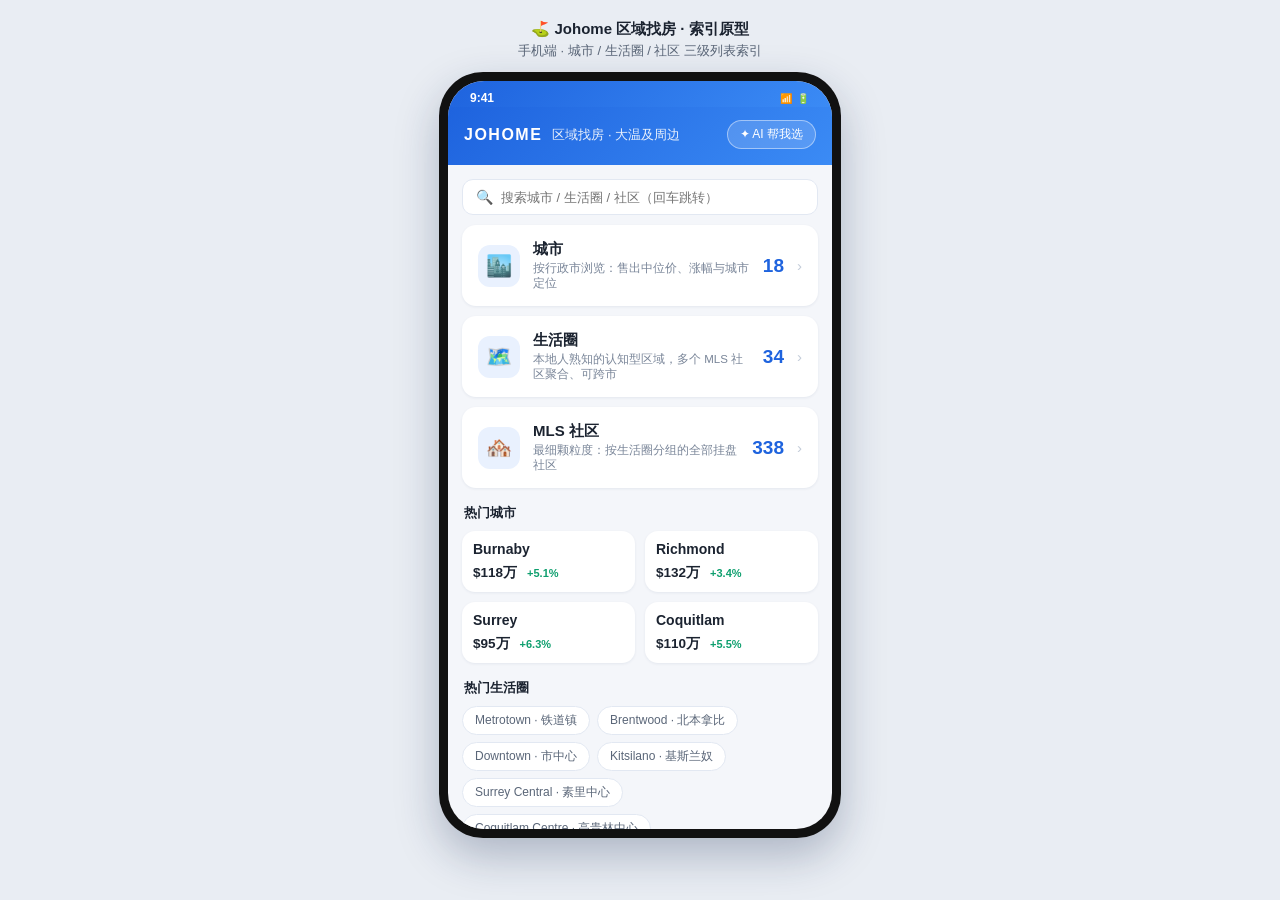
==== index.html @ 7065c2be "卡片改为原型同款样式：淡化底图 + 类型胶囊 + 双指标块 + 近一年涨幅；三页共用 bigCard 组件；历史行空态保留并给提示 Co-Authored-By: Claude Fable 5 <no" ====
<!doctype html>
<html lang="zh">
<head>
<meta charset="utf-8"/>
<meta name="viewport" content="width=device-width,initial-scale=1"/>
<title>Johome 区域找房 · 大温及周边</title>
<link rel="stylesheet" href="style.css?v=20260827s"/>
</head>
<body>
<div class="cap"><b>⛳ Johome 区域找房 · 索引原型</b>手机端 · 城市 / 生活圈 / 社区 三级列表索引</div>
<div class="ph"><div class="scr"><div class="sb"><span>9:41</span><span class="ri">📶 🔋</span></div><div class="app">
<div class="hdr"><div class="bar"><div class="logo">JOHOME</div><div class="ttl" style="font-weight:400;font-size:13px;opacity:.9">区域找房 · 大温及周边</div><a class="aiBtn" href="https://wenlong621.github.io/johome-ai-prototype/" target="_blank">✦ AI 帮我选</a></div></div>
<div class="wrap">
  <div class="search"><span class="ic">🔍</span><input id="q" placeholder="搜索城市 / 生活圈 / 社区（回车跳转）"/></div>
  <div id="entries"></div>
  <div class="sec">热门城市</div>
  <div class="grid" id="hotCities"></div>
  <div class="sec">热门生活圈</div>
  <div class="chips" id="hotZones" style="flex-wrap:wrap"></div>
  <div class="cta" onclick="window.open(JHU.PROTO,'_blank')"><div style="font-size:22px">✦</div><div style="flex:1"><b>不知道从哪开始？让 AI 帮你选</b><p>买房 · 选区 · 投资，多轮问诊帮你把需求想清楚</p></div><span style="font-size:16px">›</span></div>
  <div class="foot">城市 → 生活圈 → MLS 社区 三级索引 · 数据为原型示意（与 Buying AI 原型同源同口径）<br/>图片来自 Wikimedia Commons</div>
</div>
</div></div></div>
<script src="data.js?v=20260827s"></script>
<script src="shared.js?v=20260827s"></script>
<script>
(function(){
  var U=window.JHU;
  var nbTot=0,zTot=0,k;for(k in JH.ZONES){zTot++;nbTot+=JH.ZONES[k].nbs.length;}
  var cTot=Object.keys(JH.CITYCARD).length;
  var E=[['cities.html','🏙️','城市','按行政市浏览：售出中位价、涨幅与城市定位',cTot],
         ['zones.html','🗺️','生活圈','本地人熟知的认知型区域，多个 MLS 社区聚合、可跨市',zTot],
         ['communities.html','🏘️','MLS 社区','最细颗粒度：按生活圈分组的全部挂盘社区',nbTot]];
  document.getElementById('entries').innerHTML=E.map(function(e){
    return '<div class="entry" onclick="location.href=&quot;'+e[0]+'&quot;"><div class="ei">'+e[1]+'</div><div class="et"><b>'+e[2]+'</b><p>'+e[3]+'</p></div><div class="en">'+e[4]+'</div><span class="ar">›</span></div>';
  }).join('');
  var HOT=['Burnaby','Richmond','Surrey','Coquitlam'];
  document.getElementById('hotCities').innerHTML=HOT.map(function(n){
    var a=JH.CITYCARD[n];
    return '<div class="card" onclick="JHU.open(&quot;city&quot;,&quot;'+n+'&quot;)">'+U.img(U.cityImg(n),80)+'<div class="cb"><div class="nm">'+n+'</div><div class="stats"><span class="v">'+a[2]+'</span><span class="g">'+a[4]+'</span></div></div></div>';
  }).join('');
  var HZ=['Metrotown','Brentwood','Downtown','Kitsilano','Surrey Central','Coquitlam Centre','South Surrey / White Rock','Kerrisdale / Dunbar','Richmond Centre (Brighouse)','Steveston'];
  document.getElementById('hotZones').innerHTML=HZ.filter(function(z){return JH.ZONES[z];}).map(function(z){
    var al=(JH.ZONES[z].alias||'').split('/')[0];
    return '<span class="chip" onclick="JHU.open(&quot;zone&quot;,&quot;'+U.esc(z)+'&quot;)">'+z+(al&&al!==z?' · '+al:'')+'</span>';
  }).join('');
  document.getElementById('q').onkeydown=function(e){if(e.key==='Enter'&&this.value.trim())location.href='communities.html?q='+encodeURIComponent(this.value.trim());};
})();
</script>
</body>
</html>
---- style.css ----
*{margin:0;padding:0;box-sizing:border-box}
body{font-family:-apple-system,BlinkMacSystemFont,'PingFang SC','Microsoft YaHei',sans-serif;background:#E9EDF3;color:#1B2330;font-size:14px;display:flex;flex-direction:column;align-items:center;padding:20px 12px 34px;min-height:100vh}
.cap{font-size:13px;color:#5A6678;margin-bottom:12px;text-align:center}
.cap b{font-size:15px;color:#1B2330;display:block;margin-bottom:3px}
.ph{width:402px;max-width:100%;background:#111;border-radius:44px;padding:9px;box-shadow:0 18px 44px rgba(20,40,80,.28)}
.scr{background:#F4F6FA;border-radius:36px;overflow:hidden;height:748px;max-height:calc(100vh - 110px);display:flex;flex-direction:column}
.sb{background:linear-gradient(135deg,#1E63DE,#3B8BF5);color:#fff;display:flex;justify-content:space-between;align-items:center;padding:10px 22px 2px;font-size:12px;font-weight:600}
.sb .ri{font-size:10px;letter-spacing:1px}
.app{flex:1;overflow-y:auto;-webkit-overflow-scrolling:touch;display:flex;flex-direction:column}
.app .hdr{position:sticky;top:0;z-index:10}
@media (max-width:460px){body{padding:0}.cap{display:none}.ph{width:100%;background:none;border-radius:0;padding:0;box-shadow:none}.scr{border-radius:0;height:100vh;max-height:100vh}.sb{display:none}}
a{text-decoration:none;color:inherit}
.hdr{background:linear-gradient(135deg,#1E63DE,#3B8BF5);color:#fff;padding:13px 16px 16px}
.hdr .bar{max-width:960px;margin:0 auto;display:flex;align-items:center;gap:10px}
.hdr .logo{font-weight:700;letter-spacing:1.5px;font-size:16px}
.hdr .ttl{font-size:15px;font-weight:600;flex:1}
.hdr .bk{font-size:18px;line-height:1;opacity:.9}
.aiBtn{background:rgba(255,255,255,.16);border:1px solid rgba(255,255,255,.45);color:#fff;border-radius:99px;padding:5px 12px;font-size:12px;white-space:nowrap}
.aiBtn:hover{background:rgba(255,255,255,.28)}
.wrap{width:100%;min-width:0;margin:0 auto;padding:14px 14px 46px}
.crumb{font-size:11.5px;color:#7A8699;margin:2px 2px 10px}
.crumb a{color:#1E63DE}
.search{display:flex;align-items:center;gap:8px;background:#fff;border:1px solid #E2E8F2;border-radius:11px;padding:9px 13px;margin-bottom:10px}
.search input{border:none;outline:none;flex:1;font-size:13px;background:transparent}
.search .ic{color:#9AA6B8;font-size:14px}
.chips{display:flex;gap:7px;overflow-x:auto;padding-bottom:4px;margin-bottom:10px;-webkit-overflow-scrolling:touch}
.chip{flex:none;border:1px solid #E2E8F2;background:#fff;color:#5A6678;border-radius:99px;padding:5px 12px;font-size:12px;cursor:pointer;white-space:nowrap}
.chip.on{border-color:#1E63DE;background:#E9F1FE;color:#1E63DE;font-weight:600}
#sort::before{content:'排序：';flex:none;align-self:center;font-size:11.5px;color:#7A8699;position:sticky;left:0;background:#F4F6FA;padding-right:2px;z-index:1}
.nrow{margin-bottom:9px}
.nlab{font-size:12px;font-weight:600;color:#3C4759;margin:0 2px 7px;display:flex;align-items:center}
.nclr{margin-left:auto;font-size:11px;font-weight:400;color:#9AA6B8;cursor:pointer}
.nclr:hover{color:#E4762A}
.hint{font-size:11px;color:#9AA6B8;padding:2px 2px 3px}
.nchips{display:flex;flex-wrap:nowrap;gap:7px;overflow-x:auto;padding-bottom:3px;-webkit-overflow-scrolling:touch;scrollbar-width:none}
.nchips::-webkit-scrollbar{height:0}
.nchip{flex:none;white-space:nowrap;border:1px solid #E2E8F2;background:#fff;color:#3C4759;border-radius:99px;padding:5px 12px;font-size:12px;cursor:pointer;line-height:1.3}
.nchip:hover{border-color:#1E63DE;color:#1E63DE}
#hot .nchip{border-color:#F5C089;background:#FFF7EE;color:#C05621}
#hot .nchip:hover{border-color:#E4762A;background:#E4762A;color:#fff}
.note{background:#EEF4FE;border:1px solid #DCE7F8;border-radius:10px;padding:9px 11px;font-size:11.5px;line-height:1.65;color:#4A5666;margin-bottom:10px}
.note b{color:#1E63DE;font-weight:600}
.note em{font-style:normal;color:#7A8699}
.note details{margin-top:6px}
.note summary{cursor:pointer;color:#1E63DE;font-size:11px;list-style:none;outline:none}
.note summary::-webkit-details-marker{display:none}
.note summary::after{content:' ▾'}
.note details[open] summary::after{content:' ▴'}
.note details em{display:block;margin-top:5px}
.divider{height:1px;background:#DDE4EE;margin:11px -14px 2px}
.sec{font-size:13px;font-weight:700;margin:16px 2px 9px;display:flex;align-items:baseline;gap:7px}
.sec .n{font-size:11px;color:#7A8699;font-weight:400}
.grid{display:grid;grid-template-columns:repeat(auto-fill,minmax(170px,1fr));gap:10px}
.gridZ{display:grid;grid-template-columns:repeat(auto-fill,minmax(250px,1fr));gap:10px}
.bcard{position:relative;background:#fff;border-radius:14px;overflow:hidden;box-shadow:0 1px 3px rgba(20,40,80,.09);cursor:pointer}
.bcard .bg{position:absolute;top:0;right:0;bottom:0;left:0;background-size:cover;background-position:center;opacity:.14}
.bcard .cb{position:relative;padding:11px 11px 12px}
.bcard .nm{font-size:14.5px;font-weight:600;line-height:1.25;color:#1B2330}
.bcard .sub2{font-size:12px;color:#4A5666;margin-top:1px;white-space:nowrap;overflow:hidden;text-overflow:ellipsis}
.bcard .kind{display:inline-block;background:#DCE9FB;color:#1E63DE;font-size:10.5px;border-radius:9px;padding:2px 10px;margin:6px 0 5px}
.bcard .tg{font-size:10.5px;color:#5A6678;line-height:1.45;height:30px;overflow:hidden}
.bcard .mets{display:grid;grid-template-columns:1fr 1fr;gap:6px;margin-top:2px}
.bcard .met{background:rgba(211,229,251,.72);border-radius:8px;padding:6px 7px}
.bcard .met .v{font-size:13px;font-weight:600;color:#1B2330;white-space:nowrap}
.bcard .met .l{font-size:9.5px;color:#5A6678;margin-top:1px;white-space:nowrap}
.bcard .gain{font-size:10.5px;color:#5A6678;margin-top:7px}
.bcard .gain b{color:#0E9F6E;font-weight:600}
.card{background:#fff;border-radius:13px;overflow:hidden;box-shadow:0 1px 3px rgba(20,40,80,.07);cursor:pointer;display:flex;flex-direction:column}
.card:hover{box-shadow:0 3px 10px rgba(20,40,80,.13)}
.card img{width:100%;height:92px;object-fit:cover;display:block;background:#DEE7F5}
.card .cb{padding:9px 11px 10px;flex:1;display:flex;flex-direction:column;gap:4px}
.card .nm{font-size:14px;font-weight:600;line-height:1.3}
.card .al{font-size:11px;color:#7A8699;font-weight:400}
.card .tg{font-size:11px;color:#5A6678;line-height:1.4}
.stats{display:flex;gap:10px;align-items:baseline;margin-top:2px}
.stats .v{font-size:13.5px;font-weight:700}
.stats .g{font-size:11px;color:#0E9F6E;font-weight:600}
.stats .m{font-size:10.5px;color:#9AA6B8}
.sub{display:flex;gap:6px;margin-top:6px;flex-wrap:wrap}
.sub a{font-size:11px;color:#1E63DE;background:#E9F1FE;border-radius:7px;padding:3px 8px}
.tags{display:flex;gap:5px;flex-wrap:wrap;margin-top:1px}
.tags span{font-size:10px;background:#F1F4F9;color:#5A6678;border-radius:6px;padding:2px 7px}
.gridN{display:grid;grid-template-columns:repeat(2,minmax(0,1fr));gap:9px}
.ccard img{height:74px}
.ccard .cb{padding:8px 10px 9px;gap:3px}
.ccard .nm{font-size:13px;line-height:1.25}
.ccard .al{font-size:10.5px}
.ccard .stats{margin-top:1px}
.ccard .stats .v{font-size:12.5px}
.ccard .sub a{cursor:default;background:#F1F4F9;color:#5A6678;font-size:10px;padding:2px 7px}
.ccard .tg{font-size:10.5px;line-height:1.4;display:-webkit-box;-webkit-line-clamp:2;-webkit-box-orient:vertical;overflow:hidden}
.ccard .tags{flex-wrap:nowrap;overflow:hidden}
.ccard .tags span{font-size:9.5px;padding:2px 6px;white-space:nowrap}
.ccard .tg{min-height:29px}
.ccard .stats{flex-wrap:wrap;gap:5px}
.ccard .stats .m{font-size:9.5px;width:100%}
.zhead{display:flex;align-items:center;gap:8px;background:#fff;border-radius:11px;padding:10px 12px;margin:14px 0 7px;box-shadow:0 1px 3px rgba(20,40,80,.06);cursor:pointer}
.zhead .zn{font-size:13.5px;font-weight:700;flex:1}
.zhead .zn small{font-weight:400;color:#7A8699;font-size:11px;margin-left:5px}
.zhead .zl{font-size:11px;color:#1E63DE}
.row{display:flex;align-items:center;gap:9px;background:#fff;border-radius:10px;padding:9px 12px;margin-bottom:6px;cursor:pointer}
.row:hover{box-shadow:0 2px 8px rgba(20,40,80,.10)}
.row .nm{font-size:13px;font-weight:600;flex:1;min-width:0}
.row .nm small{display:block;font-weight:400;font-size:10.5px;color:#7A8699;margin-top:1px}
.row .pr{text-align:right}
.row .pr .v{font-size:12.5px;font-weight:700}
.row .pr .g{font-size:10px;color:#0E9F6E}
.row .ar{color:#C3CCD9;font-size:13px}
.jump{display:flex;gap:6px;overflow-x:auto;padding-bottom:4px;margin-bottom:6px;scrollbar-width:none}
.jump::-webkit-scrollbar{height:0}
.jump::before{content:'生活圈：';flex:none;align-self:center;font-size:11.5px;color:#7A8699;position:sticky;left:0;background:#F4F6FA;padding-right:2px;z-index:1}
.jump a{flex:none;font-size:11px;color:#5A6678;background:#fff;border:1px solid #E2E8F2;border-radius:99px;padding:4px 10px;white-space:nowrap;cursor:pointer}
.jump a:hover{border-color:#1E63DE;color:#1E63DE}
.jump a.on{border-color:#1E63DE;background:#E9F1FE;color:#1E63DE;font-weight:600}
.entry{display:flex;align-items:center;gap:13px;background:#fff;border-radius:14px;padding:15px 16px;margin-bottom:10px;box-shadow:0 1px 3px rgba(20,40,80,.07);cursor:pointer}
.entry:hover{box-shadow:0 3px 12px rgba(20,40,80,.13)}
.entry .ei{width:42px;height:42px;border-radius:12px;background:#E9F1FE;color:#1E63DE;display:flex;align-items:center;justify-content:center;font-size:21px}
.entry .et{flex:1}
.entry .et b{font-size:15px}
.entry .et p{font-size:11.5px;color:#7A8699;margin-top:2px}
.entry .en{font-size:19px;font-weight:800;color:#1E63DE}
.entry .ar{color:#C3CCD9;font-size:15px}
.foot{font-size:10.5px;color:#9AA6B8;text-align:center;margin-top:26px;line-height:1.7}
.empty{text-align:center;color:#9AA6B8;font-size:12.5px;padding:26px 0}
.cta{display:flex;align-items:center;gap:11px;background:linear-gradient(135deg,#1E63DE,#7A5AF8);border-radius:14px;padding:14px 16px;margin-top:16px;color:#fff;cursor:pointer}
.cta b{font-size:14px}
.cta p{font-size:11px;opacity:.85;margin-top:2px}
@media (max-width:520px){.grid{grid-template-columns:repeat(2,1fr)}.gridZ{grid-template-columns:1fr}}
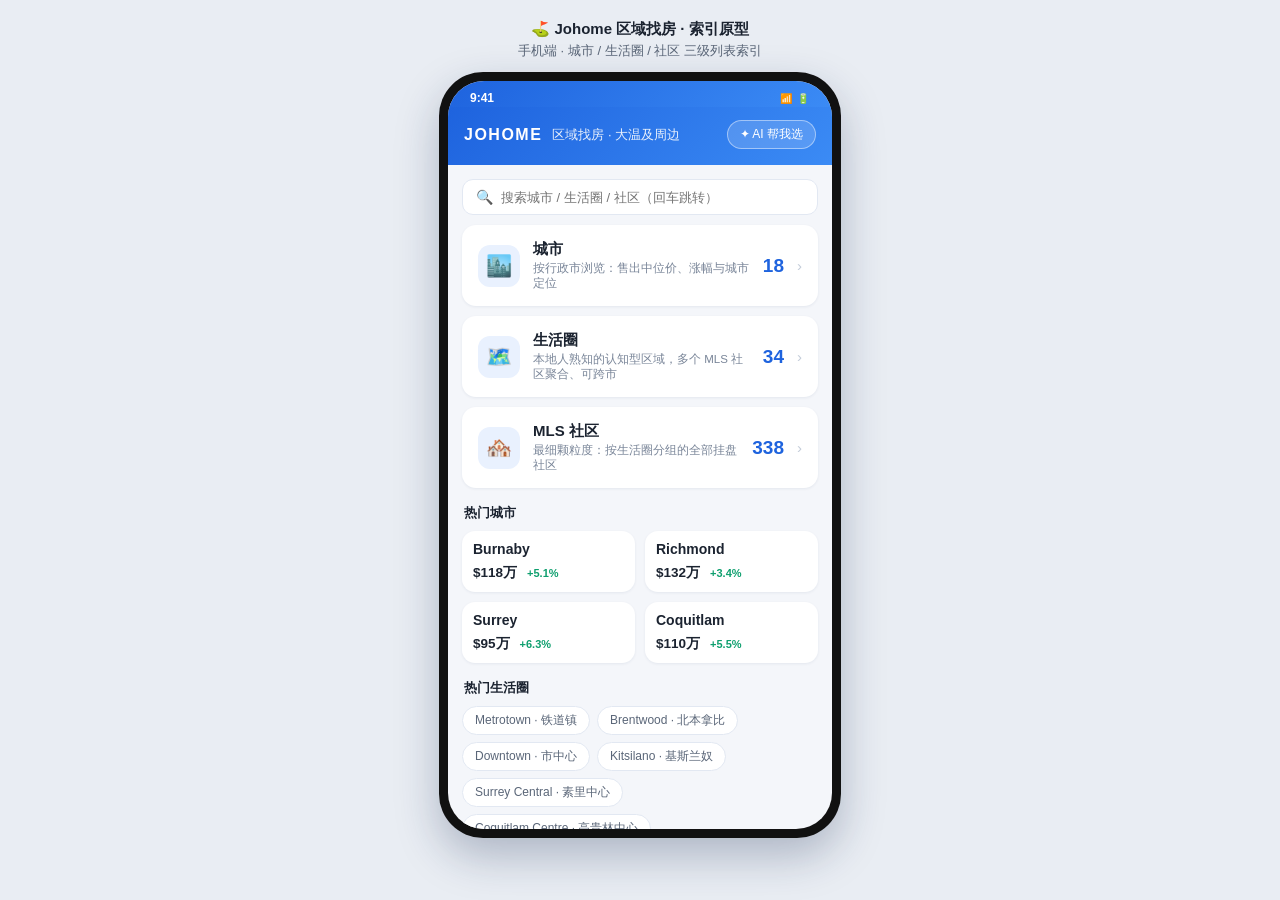
==== commit 69b77fac: "城市筛选行加「所在城市：」标签（生活圈页与社区页） Co-Authored-By: Claude Fable 5 <noreply@anthropic.com>" ====
--- a/index.html
+++ b/index.html
@@ -4,7 +4,7 @@
 <meta charset="utf-8"/>
 <meta name="viewport" content="width=device-width,initial-scale=1"/>
 <title>Johome 区域找房 · 大温及周边</title>
-<link rel="stylesheet" href="style.css?v=20260827s"/>
+<link rel="stylesheet" href="style.css?v=20260827u"/>
 </head>
 <body>
 <div class="cap"><b>⛳ Johome 区域找房 · 索引原型</b>手机端 · 城市 / 生活圈 / 社区 三级列表索引</div>
@@ -21,8 +21,8 @@
   <div class="foot">城市 → 生活圈 → MLS 社区 三级索引 · 数据为原型示意（与 Buying AI 原型同源同口径）<br/>图片来自 Wikimedia Commons</div>
 </div>
 </div></div></div>
-<script src="data.js?v=20260827s"></script>
-<script src="shared.js?v=20260827s"></script>
+<script src="data.js?v=20260827u"></script>
+<script src="shared.js?v=20260827u"></script>
 <script>
 (function(){
   var U=window.JHU;
--- a/style.css
+++ b/style.css
@@ -26,6 +26,7 @@
 .chips{display:flex;gap:7px;overflow-x:auto;padding-bottom:4px;margin-bottom:10px;-webkit-overflow-scrolling:touch}
 .chip{flex:none;border:1px solid #E2E8F2;background:#fff;color:#5A6678;border-radius:99px;padding:5px 12px;font-size:12px;cursor:pointer;white-space:nowrap}
 .chip.on{border-color:#1E63DE;background:#E9F1FE;color:#1E63DE;font-weight:600}
+#cityChips::before{content:'所在城市：';flex:none;align-self:center;font-size:11.5px;color:#7A8699;position:sticky;left:0;background:#F4F6FA;padding-right:2px;z-index:1}
 #sort::before{content:'排序：';flex:none;align-self:center;font-size:11.5px;color:#7A8699;position:sticky;left:0;background:#F4F6FA;padding-right:2px;z-index:1}
 .nrow{margin-bottom:9px}
 .nlab{font-size:12px;font-weight:600;color:#3C4759;margin:0 2px 7px;display:flex;align-items:center}
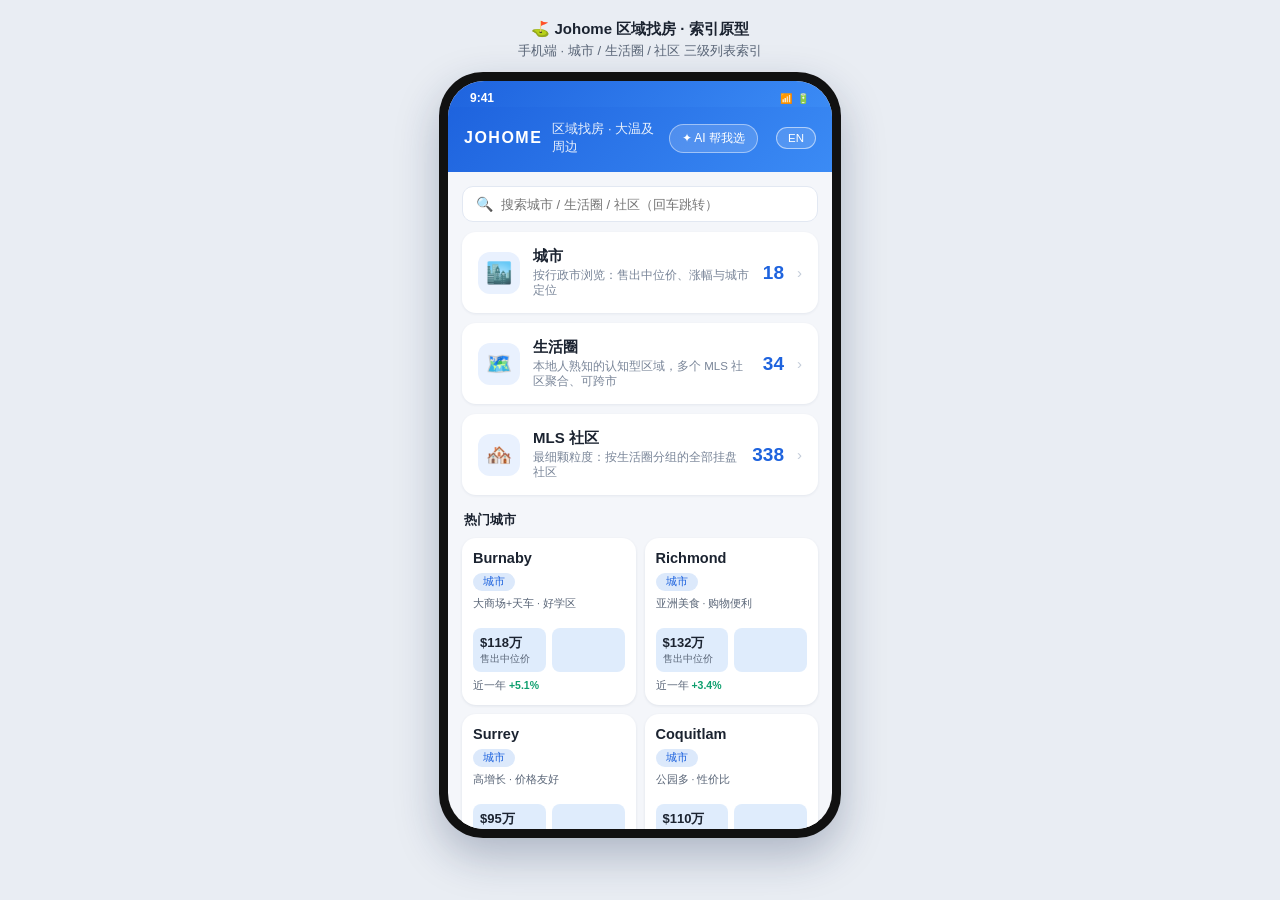
==== commit 56f5d7f3: "新增英文版与 EN/中文 一键切换：i18n.js（语言状态+术语表：55 生活圈标签、18 城市标签、金额 万⇄M 换算）、四页全量双语文案、头部切换按钮、语言经 localStorage 跨页记忆" ====
--- a/index.html
+++ b/index.html
@@ -4,46 +4,62 @@
 <meta charset="utf-8"/>
 <meta name="viewport" content="width=device-width,initial-scale=1"/>
 <title>Johome 区域找房 · 大温及周边</title>
-<link rel="stylesheet" href="style.css?v=20260827u"/>
+<link rel="stylesheet" href="style.css?v=20260828a"/>
 </head>
 <body>
-<div class="cap"><b>⛳ Johome 区域找房 · 索引原型</b>手机端 · 城市 / 生活圈 / 社区 三级列表索引</div>
+<div class="cap" id="cap"></div>
 <div class="ph"><div class="scr"><div class="sb"><span>9:41</span><span class="ri">📶 🔋</span></div><div class="app">
-<div class="hdr"><div class="bar"><div class="logo">JOHOME</div><div class="ttl" style="font-weight:400;font-size:13px;opacity:.9">区域找房 · 大温及周边</div><a class="aiBtn" href="https://wenlong621.github.io/johome-ai-prototype/" target="_blank">✦ AI 帮我选</a></div></div>
+<div class="hdr"><div class="bar" id="bar"><div class="logo">JOHOME</div><div class="ttl" id="ttl" style="font-weight:400;font-size:13px;opacity:.9"></div><a class="aiBtn" id="aiBtn" href="https://wenlong621.github.io/johome-ai-prototype/" target="_blank"></a></div></div>
 <div class="wrap">
-  <div class="search"><span class="ic">🔍</span><input id="q" placeholder="搜索城市 / 生活圈 / 社区（回车跳转）"/></div>
+  <div class="search"><span class="ic">🔍</span><input id="q"/></div>
   <div id="entries"></div>
-  <div class="sec">热门城市</div>
-  <div class="grid" id="hotCities"></div>
-  <div class="sec">热门生活圈</div>
+  <div class="sec" id="secCities"></div>
+  <div class="gridN" id="hotCities"></div>
+  <div class="sec" id="secZones"></div>
   <div class="chips" id="hotZones" style="flex-wrap:wrap"></div>
-  <div class="cta" onclick="window.open(JHU.PROTO,'_blank')"><div style="font-size:22px">✦</div><div style="flex:1"><b>不知道从哪开始？让 AI 帮你选</b><p>买房 · 选区 · 投资，多轮问诊帮你把需求想清楚</p></div><span style="font-size:16px">›</span></div>
-  <div class="foot">城市 → 生活圈 → MLS 社区 三级索引 · 数据为原型示意（与 Buying AI 原型同源同口径）<br/>图片来自 Wikimedia Commons</div>
+  <div class="cta" id="cta"></div>
+  <div class="foot" id="foot"></div>
 </div>
 </div></div></div>
-<script src="data.js?v=20260827u"></script>
-<script src="shared.js?v=20260827u"></script>
+<script src="i18n.js?v=20260828a"></script>
+<script src="data.js?v=20260828a"></script>
+<script src="shared.js?v=20260828a"></script>
 <script>
 (function(){
-  var U=window.JHU;
+  var U=window.JHU,I=window.JHI,T=I.t;
+  document.documentElement.lang=I.LANG;
+  document.title=T('Johome 区域找房 · 大温及周边','Johome Area Finder · Metro Vancouver & beyond');
+  document.getElementById('cap').innerHTML=T('<b>⛳ Johome 区域找房 · 索引原型</b>手机端 · 城市 / 生活圈 / 社区 三级列表索引','<b>⛳ Johome Area Finder · index prototype</b>Mobile · City / District / Neighbourhood three-level index');
+  document.getElementById('ttl').textContent=T('区域找房 · 大温及周边','Area finder · Metro Vancouver');
+  document.getElementById('aiBtn').textContent=T('✦ AI 帮我选','✦ Ask AI');
+  document.getElementById('q').placeholder=T('搜索城市 / 生活圈 / 社区（回车跳转）','Search city / district / neighbourhood (press Enter)');
+  document.getElementById('secCities').textContent=T('热门城市','Popular cities');
+  document.getElementById('secZones').textContent=T('热门生活圈','Popular districts');
+  document.getElementById('foot').innerHTML=T('城市 → 生活圈 → MLS 社区 三级索引 · 数据为原型示意（与 Buying AI 原型同源同口径）<br/>图片来自 Wikimedia Commons','City → District → MLS neighbourhood · prototype data for illustration (same source and definitions as the Buying AI prototype)<br/>Images from Wikimedia Commons');
+  document.getElementById('cta').innerHTML='<div style="font-size:22px">✦</div><div style="flex:1"><b>'+T('不知道从哪开始？让 AI 帮你选','Not sure where to start? Let AI help')+'</b><p>'+T('买房 · 选区 · 投资，多轮问诊帮你把需求想清楚','Buying, choosing an area, investing — a guided chat to clarify what you need')+'</p></div><span style="font-size:16px">›</span>';
+  document.getElementById('cta').onclick=function(){window.open(U.PROTO,'_blank');};
+  I.mountToggle(document.getElementById('bar'));
   var nbTot=0,zTot=0,k;for(k in JH.ZONES){zTot++;nbTot+=JH.ZONES[k].nbs.length;}
   var cTot=Object.keys(JH.CITYCARD).length;
-  var E=[['cities.html','🏙️','城市','按行政市浏览：售出中位价、涨幅与城市定位',cTot],
-         ['zones.html','🗺️','生活圈','本地人熟知的认知型区域，多个 MLS 社区聚合、可跨市',zTot],
-         ['communities.html','🏘️','MLS 社区','最细颗粒度：按生活圈分组的全部挂盘社区',nbTot]];
+  var E=[['cities.html','🏙️',T('城市','Cities'),T('按行政市浏览：售出中位价、涨幅与城市定位','Browse by municipality: median sold price, growth and positioning'),cTot],
+         ['zones.html','🗺️',T('生活圈','Districts'),T('本地人熟知的认知型区域，多个 MLS 社区聚合、可跨市','Areas locals recognise — groups of MLS neighbourhoods, can cross city lines'),zTot],
+         ['communities.html','🏘️',T('MLS 社区','MLS neighbourhoods'),T('最细颗粒度：按生活圈分组的全部挂盘社区','Finest level: every listed neighbourhood, grouped by district'),nbTot]];
   document.getElementById('entries').innerHTML=E.map(function(e){
     return '<div class="entry" onclick="location.href=&quot;'+e[0]+'&quot;"><div class="ei">'+e[1]+'</div><div class="et"><b>'+e[2]+'</b><p>'+e[3]+'</p></div><div class="en">'+e[4]+'</div><span class="ar">›</span></div>';
   }).join('');
   var HOT=['Burnaby','Richmond','Surrey','Coquitlam'];
-  document.getElementById('hotCities').innerHTML=HOT.map(function(n){
+  document.getElementById('hotCities').innerHTML=HOT.filter(function(n){return JH.CITYCARD[n];}).map(function(n){
     var a=JH.CITYCARD[n];
-    return '<div class="card" onclick="JHU.open(&quot;city&quot;,&quot;'+n+'&quot;)">'+U.img(U.cityImg(n),80)+'<div class="cb"><div class="nm">'+n+'</div><div class="stats"><span class="v">'+a[2]+'</span><span class="g">'+a[4]+'</span></div></div></div>';
+    return U.bigCard({k:'city',n:n,c:'',img:U.cityImg(n),sub:'',kind:T('城市','City'),tg:I.ctag(a[1]),
+      m1v:I.money(a[2]),m1l:T('售出中位价','Median sold'),m2v:'',m2l:'',gain:a[4]});
   }).join('');
+  U.bindCards(document.getElementById('hotCities'));
   var HZ=['Metrotown','Brentwood','Downtown','Kitsilano','Surrey Central','Coquitlam Centre','South Surrey / White Rock','Kerrisdale / Dunbar','Richmond Centre (Brighouse)','Steveston'];
   document.getElementById('hotZones').innerHTML=HZ.filter(function(z){return JH.ZONES[z];}).map(function(z){
     var al=(JH.ZONES[z].alias||'').split('/')[0];
-    return '<span class="chip" onclick="JHU.open(&quot;zone&quot;,&quot;'+U.esc(z)+'&quot;)">'+z+(al&&al!==z?' · '+al:'')+'</span>';
+    return '<span class="chip" data-z="'+U.esc(z)+'">'+z+(!I.EN&&al&&al!==z?' · '+al:'')+'</span>';
   }).join('');
+  Array.prototype.forEach.call(document.querySelectorAll('#hotZones .chip'),function(el){el.onclick=function(){U.open('zone',el.getAttribute('data-z'),'');};});
   document.getElementById('q').onkeydown=function(e){if(e.key==='Enter'&&this.value.trim())location.href='communities.html?q='+encodeURIComponent(this.value.trim());};
 })();
 </script>
--- a/style.css
+++ b/style.css
@@ -26,6 +26,11 @@
 .chips{display:flex;gap:7px;overflow-x:auto;padding-bottom:4px;margin-bottom:10px;-webkit-overflow-scrolling:touch}
 .chip{flex:none;border:1px solid #E2E8F2;background:#fff;color:#5A6678;border-radius:99px;padding:5px 12px;font-size:12px;cursor:pointer;white-space:nowrap}
 .chip.on{border-color:#1E63DE;background:#E9F1FE;color:#1E63DE;font-weight:600}
+.langBtn{flex:none;margin-left:8px;border:1px solid rgba(255,255,255,.55);border-radius:99px;padding:4px 11px;font-size:11.5px;color:#fff;cursor:pointer;white-space:nowrap;background:rgba(255,255,255,.14)}
+.langBtn:hover{background:rgba(255,255,255,.3)}
+html[lang=en] #cityChips::before{content:'City: '}
+html[lang=en] #sort::before{content:'Sort: '}
+html[lang=en] .jump::before{content:'District: '}
 #cityChips::before{content:'所在城市：';flex:none;align-self:center;font-size:11.5px;color:#7A8699;position:sticky;left:0;background:#F4F6FA;padding-right:2px;z-index:1}
 #sort::before{content:'排序：';flex:none;align-self:center;font-size:11.5px;color:#7A8699;position:sticky;left:0;background:#F4F6FA;padding-right:2px;z-index:1}
 .nrow{margin-bottom:9px}
